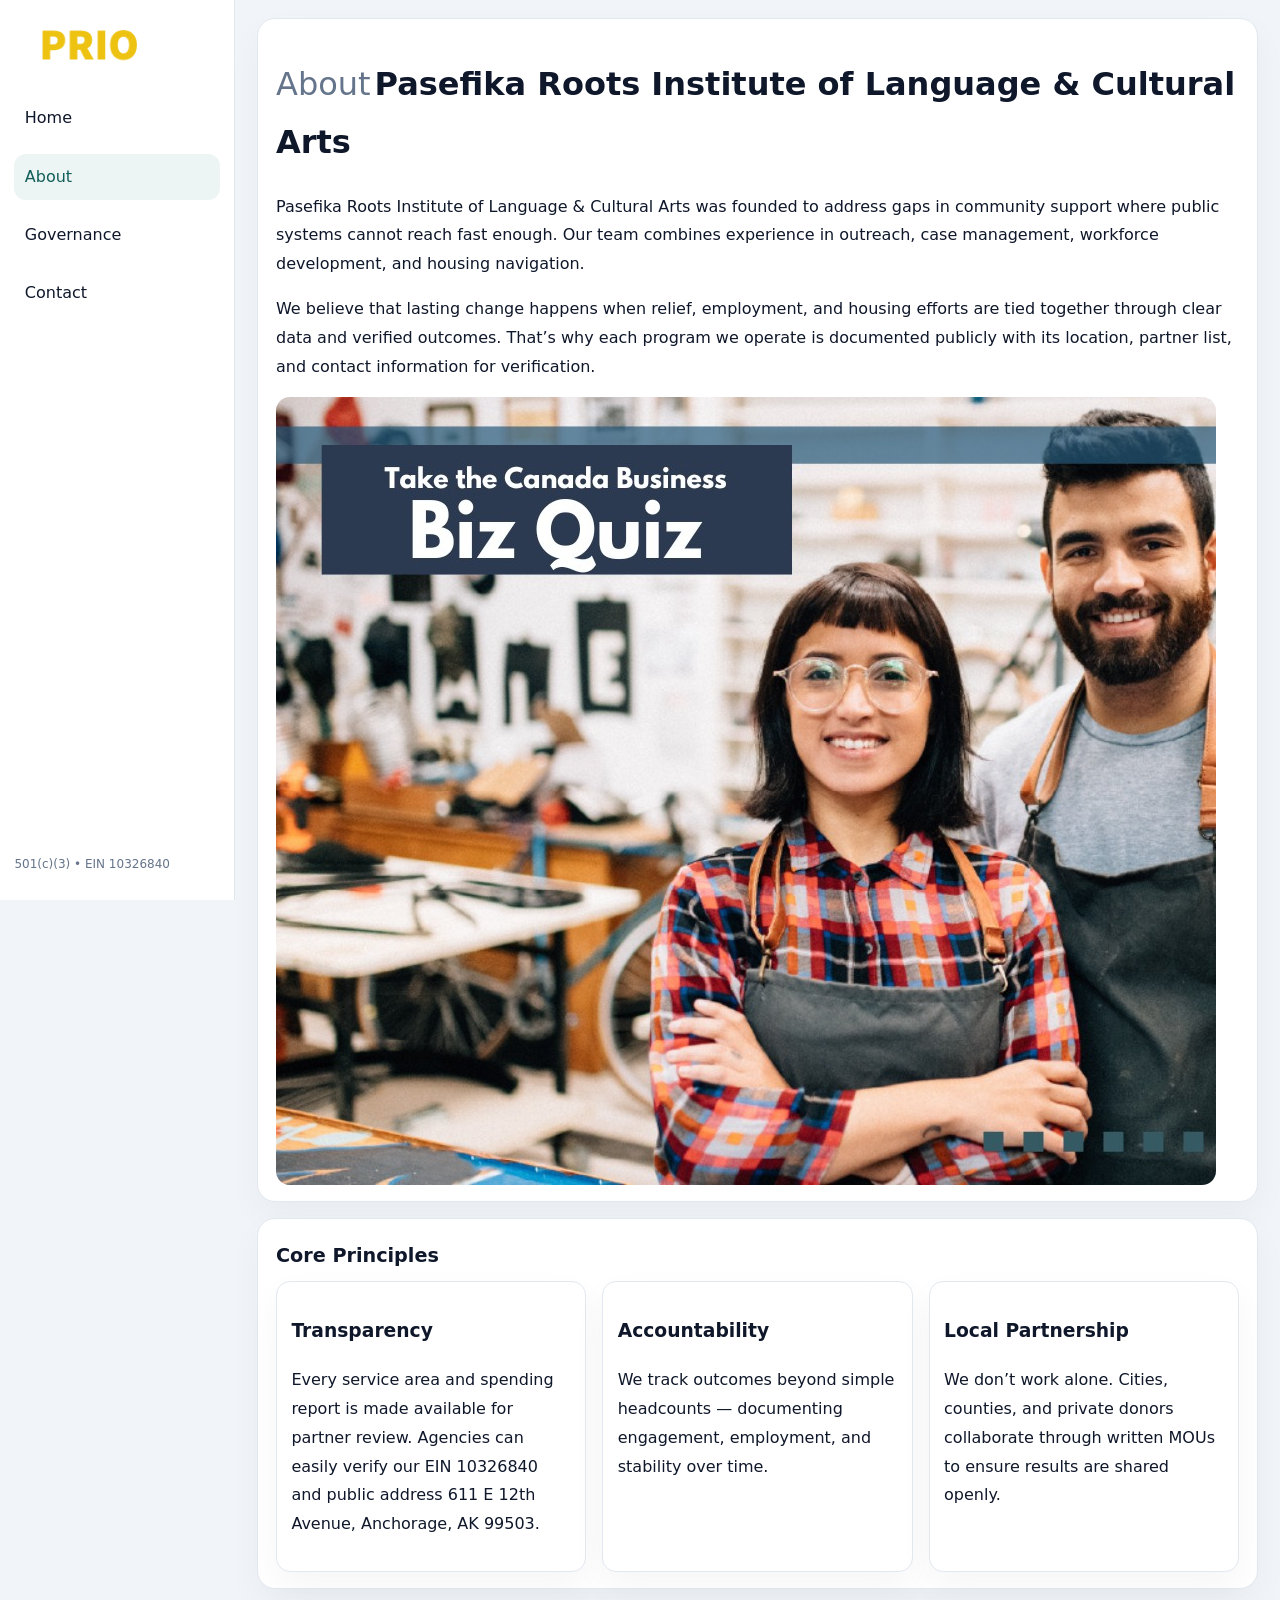
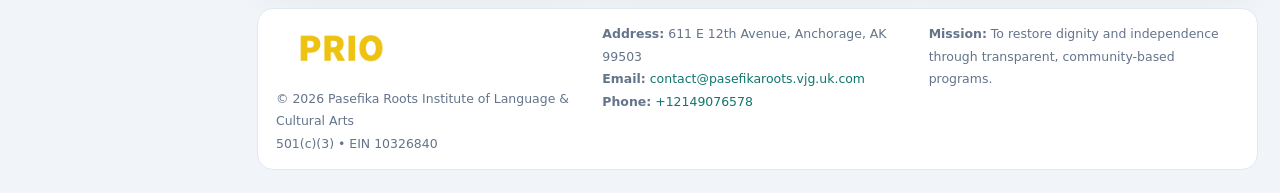
==== about.html @ 212cf6fa "Initial commit" ====
<!doctype html><html lang="en"><head>
<meta charset="utf-8">
<meta name="viewport" content="width=device-width,initial-scale=1">
<title>Pasefika Roots Institute of Language & Cultural Arts – Nonprofit • 2025</title>
<link rel="stylesheet" href="assets/styles.css">
<link rel="icon" href="images/logo.png">
  <meta name="description" content="Our nonprofit strengthens the community with programs focused on arts education and cultural programs.">
</head><body>
<div style="position:absolute;left:-9999px;top:-9999px;opacity:0" data-uniq="{{UNIQUE_BLOB}}">
  <span>Our nonprofit strengthens the community with programs focused on arts education and cultural programs.</span><svg width="12" height="12" viewBox="0 0 12 12" xmlns="http://www.w3.org/2000/svg"><circle cx="6" cy="6" r="5" fill="#0f766e"/></svg><img src="images/programs.jpg" width="1" height="1" alt="" loading="lazy"/>
</div>

<div class="layout">
  <aside>
    <div class="c86ecbc119e"><a href="index.html"><img src="images/logo.png" alt=""></a></div>
    <a class="navlink" href="index.html">Home</a>
    <a class="navlink active" href="about.html">About</a>
    <a class="navlink" href="governance.html">Governance</a>
    <a class="navlink" href="contact.html">Contact</a>
    <div class="info">501(c)(3) • EIN 10326840</div>
  </aside>

  <main>
    <div class="block">
      <h1><span style="font-weight:500;color:var(--muted);margin-right:.25rem;">About</span><span style="font-weight:700;color:var(--ink);">Pasefika Roots Institute of Language & Cultural Arts</span></h1>
      <p>Pasefika Roots Institute of Language & Cultural Arts was founded to address gaps in community support where public systems cannot reach fast enough. Our team combines experience in outreach, case management, workforce development, and housing navigation.</p>
      <p>We believe that lasting change happens when relief, employment, and housing efforts are tied together through clear data and verified outcomes. That’s why each program we operate is documented publicly with its location, partner list, and contact information for verification.</p>
      <img src="images/about.jpg" alt="About Pasefika Roots Institute of Language & Cultural Arts" style="margin-top:1rem">
    </div>

    <div class="block">
      <h2>Core Principles</h2>
      <div class="cards">
        <article class="c2efe3c079f"><h3>Transparency</h3><p>Every service area and spending report is made available for partner review. Agencies can easily verify our EIN 10326840 and public address 611 E 12th Avenue,
Anchorage, AK 99503.</p></article>
        <article class="c2efe3c079f"><h3>Accountability</h3><p>We track outcomes beyond simple headcounts — documenting engagement, employment, and stability over time.</p></article>
        <article class="c2efe3c079f"><h3>Local Partnership</h3><p>We don’t work alone. Cities, counties, and private donors collaborate through written MOUs to ensure results are shared openly.</p></article>
      </div>
    </div>

    <footer>
      <div class="footer-grid">
        <div><img src="images/logo.png" style="width:130px;margin-bottom:.35rem" alt=""><div class="small">© <span id="year"></span> Pasefika Roots Institute of Language & Cultural Arts</div><div class="small">501(c)(3) • EIN 10326840</div></div>
        <div><div class="small"><strong>Address:</strong> 611 E 12th Avenue,
Anchorage, AK 99503</div><div class="small"><strong>Email:</strong> <a href="mailto:contact@pasefikaroots.vjg.uk.com">contact@pasefikaroots.vjg.uk.com</a></div><div class="small"><strong>Phone:</strong> <a href="tel:+12149076578">+12149076578</a></div></div>
        <div><div class="small"><strong>Mission:</strong> To restore dignity and independence through transparent, community-based programs.</div></div>
      </div>
    </footer>
  </main>
</div>
<script>(()=>{const y=document.getElementById('year');if(y)y.textContent=new Date().getFullYear();})();</script>
</body></html>
---- assets/styles.css ----
:root{
  --ink:#0f172a;
  --muted:#64748b;
  --paper:#ffffff;
  --line:#e2e8f0;
  --brand:#0f766e;
  --brand-ink:#115e59;
  --soft:#ecfdf3;
  --r:16px;
  --sh:0 14px 35px rgba(15,23,42,.04);
}
*{box-sizing:border-box}
html,body{height:100%}
body{
  margin:0;
  background:#f1f5f9;
  color:var(--ink);
  font-family:Inter,system-ui,-apple-system,BlinkMacSystemFont,Arial,sans-serif;
  line-height:1.8;
  -webkit-text-size-adjust:100%;
}
img{max-width:100%;height:auto;display:block;border-radius:14px}
a{color:var(--brand);text-decoration:none}
a:hover{text-decoration:underline}

/* LAYOUT WITH SIDEBAR */
.layout{
  display:flex;
  min-height:100vh;
}
aside{
  width:235px;
  background:#fff;
  border-right:1px solid var(--line);
  padding:1rem .9rem 1.5rem;
  position:sticky;
  top:0;
  height:100vh;
  display:flex;
  flex-direction:column;
  gap:.75rem;
}
.c86ecbc119e img{width:150px}
.navlink{
  display:block;
  padding:.55rem .65rem;
  border-radius:12px;
  color:var(--ink);
  font-weight:500;
}
.navlink.active,
.navlink:hover{
  background:rgba(15,118,110,.08);
  color:var(--brand-ink);
  text-decoration:none;
}
aside .info{
  margin-top:auto;
  font-size:.75rem;
  color:var(--muted);
}

/* MAIN CONTENT */
main{
  flex:1;
  padding:1.1rem 1.4rem 1.4rem;
  width:100%;
}
.c18841cf033{
  background:linear-gradient(130deg,var(--soft),#fff 70%);
  border:1px solid rgba(15,118,110,.04);
  border-radius:18px;
  padding:1.1rem 1.1rem 1rem;
  display:grid;
  grid-template-columns:1.1fr .9fr;
  gap:1rem;
  align-items:center;
  box-shadow:var(--sh);
}
.c18841cf033 h1{font-size:clamp(1.6rem,3.1vw,2.25rem);margin:.2rem 0 .5rem}
.c18841cf033 p.lead{color:var(--muted);max-width:540px}
.section{
  margin-top:1.15rem;
}
.block{
  background:#fff;
  border:1px solid var(--line);
  border-radius:18px;
  padding:1rem 1.1rem;
  box-shadow:var(--sh);
  margin-bottom:1rem;
}
h2{font-size:1.2rem;margin:.2rem 0 .5rem}
.c934926aa88{
  display:inline-block;
  background:rgba(15,118,110,.1);
  color:var(--brand-ink);
  padding:.2rem .6rem;
  border-radius:999px;
  font-size:.7rem;
  font-weight:600;
}
.two-col{
  display:grid;
  grid-template-columns:1fr 1fr;
  gap:1rem;
}
.cards{
  display:grid;
  grid-template-columns:repeat(auto-fit,minmax(230px,1fr));
  gap:1rem;
}
.c2efe3c079f{
  background:#fff;
  border:1px solid var(--line);
  border-radius:14px;
  padding:.8rem .9rem 1rem;
  box-shadow:var(--sh);
}
.timeline{list-style:none;margin:.5rem 0 0;padding:0}
.timeline li{position:relative;padding-left:1.35rem;margin:.4rem 0}
.timeline li::before{
  content:"";position:absolute;left:.25rem;top:.6rem;width:.45rem;height:.45rem;
  border-radius:999px;background:var(--brand)
}

/* CONTACT FORM */
button,input,textarea,select{font:inherit}
.contact-form{
  display:grid;grid-template-columns:1fr;gap:12px;max-width:780px;
}
.contact-form .row-2{
  display:grid;grid-template-columns:1fr 1fr;gap:12px;
}
.contact-form input,
.contact-form textarea{
  width:100%;padding:.85rem 1rem;border:1px solid var(--line);
  border-radius:14px;min-height:44px;background:#fff;
}
.contact-form textarea{resize:vertical}
.contact-form button{
  width:auto;justify-self:start;padding:.9rem 1.4rem;background:var(--brand);
  color:#fff;border:0;border-radius:14px;cursor:pointer
}
.contact-form button:hover{background:var(--brand-ink)}

/* FOOTER */
footer{
  margin-top:1.2rem;background:#fff;border:1px solid var(--line);
  border-radius:16px;padding:.9rem 1.1rem
}
.footer-grid{
  display:grid;grid-template-columns:repeat(auto-fit,minmax(220px,1fr));
  gap:1rem
}
.small{color:var(--muted);font-size:.78rem}

/* RESPONSIVE */
@media(max-width:900px){
  .layout{flex-direction:column}
  aside{
    width:100%;height:auto;flex-direction:row;flex-wrap:wrap;
    align-items:center;gap:.5rem 1rem
  }
  aside .info{margin-top:0}
  main{padding:1rem .85rem 1.2rem}
  .c18841cf033{grid-template-columns:1fr}
  .two-col{grid-template-columns:1fr}
}
@media(max-width:600px){
  .contact-form .row-2{grid-template-columns:1fr}
}
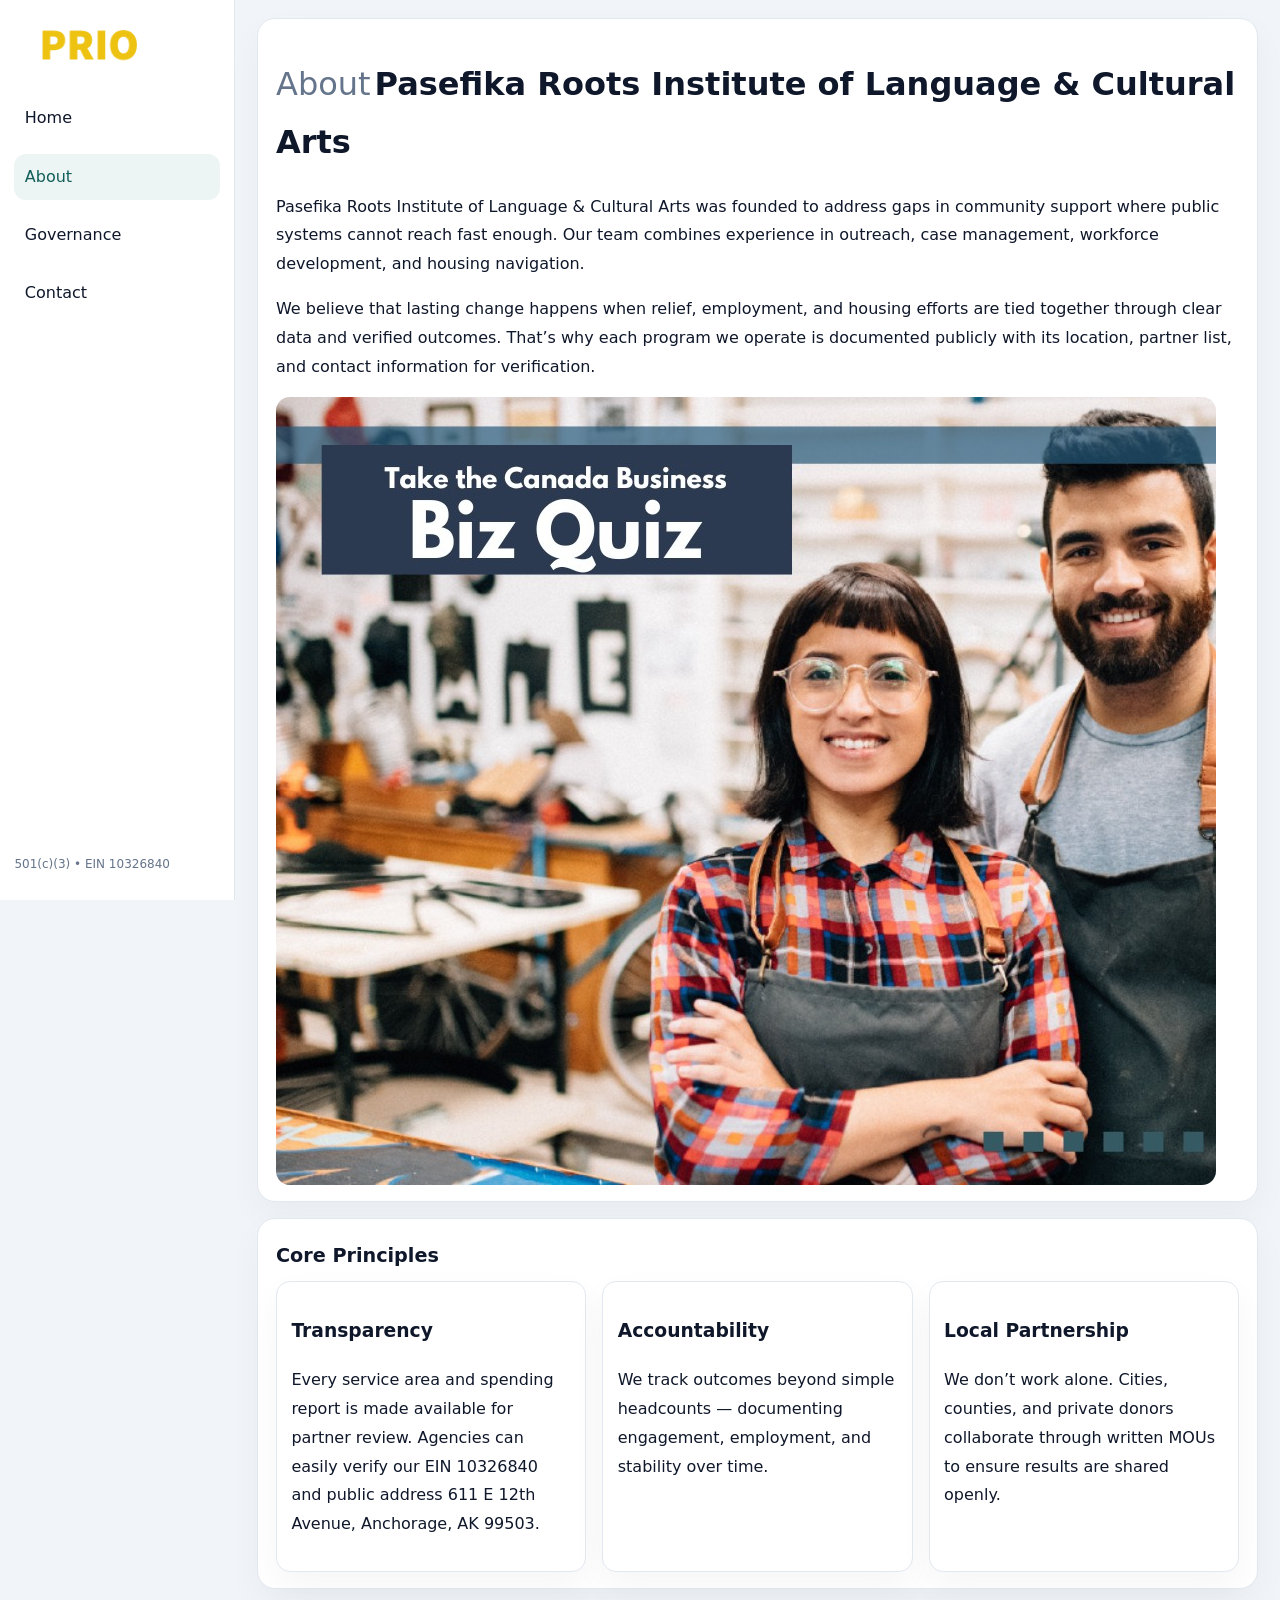
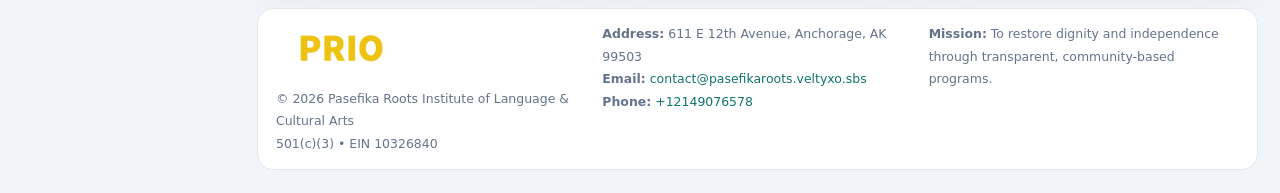
==== commit a13b2a06: "Force replace email (safe)" ====
--- a/about.html
+++ b/about.html
@@ -42,7 +42,7 @@
       <div class="footer-grid">
         <div><img src="images/logo.png" style="width:130px;margin-bottom:.35rem" alt=""><div class="small">© <span id="year"></span> Pasefika Roots Institute of Language & Cultural Arts</div><div class="small">501(c)(3) • EIN 10326840</div></div>
         <div><div class="small"><strong>Address:</strong> 611 E 12th Avenue,
-Anchorage, AK 99503</div><div class="small"><strong>Email:</strong> <a href="mailto:contact@pasefikaroots.vjg.uk.com">contact@pasefikaroots.vjg.uk.com</a></div><div class="small"><strong>Phone:</strong> <a href="tel:+12149076578">+12149076578</a></div></div>
+Anchorage, AK 99503</div><div class="small"><strong>Email:</strong> <a href="mailto:contact@pasefikaroots.veltyxo.sbs">contact@pasefikaroots.veltyxo.sbs</a></div><div class="small"><strong>Phone:</strong> <a href="tel:+12149076578">+12149076578</a></div></div>
         <div><div class="small"><strong>Mission:</strong> To restore dignity and independence through transparent, community-based programs.</div></div>
       </div>
     </footer>
